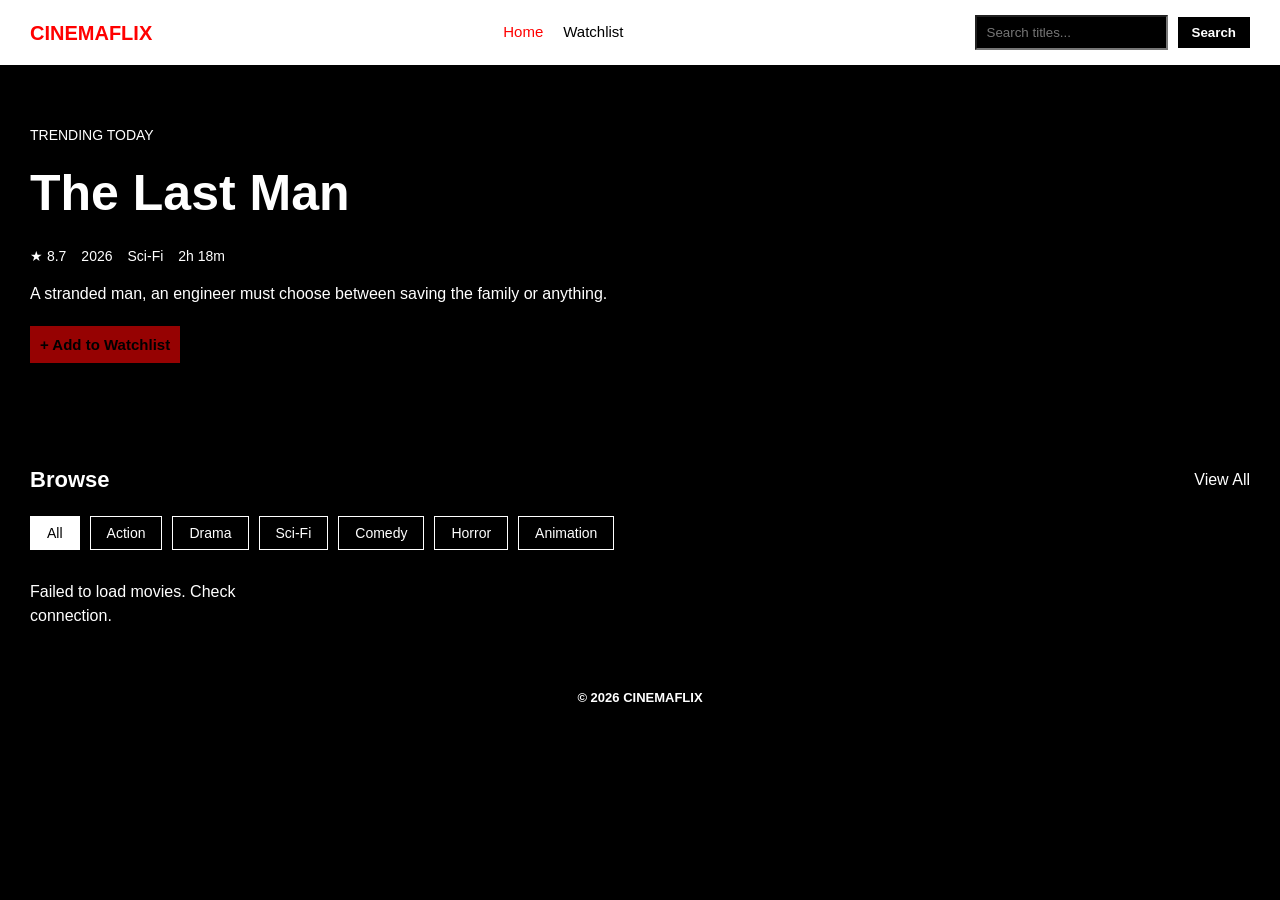
==== index.html @ a73e636d "Add files via upload" ====
<!doctype html>
<html lang="en">
  <head>
    <meta charset="UTF-8" />
    <meta name="viewport" content="width=device-width, initial-scale=1.0" />
    <title>Cinemaflix - Movie Discovery</title>
    <link rel="preconnect" href="https://fonts.googleapis.com">
    <link rel="preconnect" href="https://fonts.gstatic.com" crossorigin>
    <link href="https://fonts.googleapis.com/css2?family=Inter:wght@300;400;500;600;700;800&display=swap" rel="stylesheet">
    <link rel="stylesheet" href="style.css" />
  </head>
  <body>
    <!--  HEADER -->
    <header>
      <div class="brand">CINEMAFLIX</div>

      <!-- Main navigation links -->
      <nav class="nav-links">
        <a href="#" class="active">Home</a>
        <a href="#watchlist">Watchlist</a>
      </nav>

      <!-- Search box-->
      <div class="nav-right">
        <form class="search-box" role="search">
          <input type="search" placeholder="Search titles..." />
        </form>
        <button class="watchlist-icon search-btn">Search</button>
      </div>
    </header>

    <!-- trending movie -->
    <section class="hero">
      <div class="hero-content">
        <div class="hero-sub">Trending Today</div>
        <h1 class="hero-title">The Last Man</h1>

        <!-- Rating, year, genre, duration-->
        <div class="hero-meta">
          <span class="rating">★ 8.7</span>
          <span>2026</span>
          <span>Sci-Fi</span>
          <span>2h 18m</span>
        </div>

        <p class="hero-description">
          A stranded man, an engineer must choose between saving the family or
          anything.
        </p>

        <div class="hero-actions">
          <button class="btn btn-primary">+ Add to Watchlist</button>
        </div>
      </div>
    </section>

    <!-- BROWSE SECTION -->
    <section class="section">
      <div class="section-head">
        <div class="section-title">Browse</div>
        <a href="#" class="section-link">View All</a>
      </div>

      <!-- Genre filter buttons -->
      <div class="genre-filters">
        <button class="filter active" data-genre="all">All</button>
        <button class="filter" data-genre="action">Action</button>
        <button class="filter" data-genre="drama">Drama</button>
        <button class="filter" data-genre="scifi">Sci-Fi</button>
        <button class="filter" data-genre="comedy">Comedy</button>
        <button class="filter" data-genre="horror">Horror</button>
        <button class="filter" data-genre="animation">Animation</button>
      </div>

      <!-- Grid holding movie cards -->
      <div class="movie-grid" id="browse-grid">
        <article class="movie-card" data-genre="thriller">
          <div class="poster p1">
            <span class="poster-rating">★ 7.9</span>
            <button
              class="add-btn"
              aria-label="Add Nightfall City to watchlist"
            >
              +
            </button>
          </div>
          <div class="card-body">
            <h3 class="card-title">Nightfall City</h3>
            <p class="card-sub">2025 · Thriller</p>
          </div>
        </article>

        <article class="movie-card" data-genre="drama">
          <div class="poster p2">
            <span class="poster-rating">★ 8.2</span>
            <button class="add-btn" aria-label="Add Blue Horizon to watchlist">
              +
            </button>
          </div>
          <div class="card-body">
            <h3 class="card-title">Blue Horizon</h3>
            <p class="card-sub">2024 · Drama</p>
          </div>
        </article>

        <article class="movie-card" data-genre="mystery">
          <div class="poster p3">
            <span class="poster-rating">★ 6.8</span>
            <button class="add-btn" aria-label="Add Velvet Static to watchlist">
              +
            </button>
          </div>
          <div class="card-body">
            <h3 class="card-title">Velvet Static</h3>
            <p class="card-sub">2026 · Mystery</p>
          </div>
        </article>

        <article class="movie-card" data-genre="drama">
          <div class="poster p4">
            <span class="poster-rating">★ 9.1</span>
            <button
              class="add-btn"
              aria-label="Add The Long Harvest to watchlist"
            >
              +
            </button>
          </div>
          <div class="card-body">
            <h3 class="card-title">The Long Harvest</h3>
            <p class="card-sub">2023 · Drama</p>
          </div>
        </article>

        <article class="movie-card" data-genre="animation">
          <div class="poster p5">
            <span class="poster-rating">★ 7.4</span>
            <button class="add-btn" aria-label="Add Green Static to watchlist">
              +
            </button>
          </div>
          <div class="card-body">
            <h3 class="card-title">Green Static</h3>
            <p class="card-sub">2025 · Animation</p>
          </div>
        </article>

        <article class="movie-card" data-genre="action">
          <div class="poster p6">
            <span class="poster-rating">★ 8.5</span>
            <button class="add-btn" aria-label="Add Ashwood to watchlist">
              +
            </button>
          </div>
          <div class="card-body">
            <h3 class="card-title">Ashwood</h3>
            <p class="card-sub">2024 · Action</p>
          </div>
        </article>

        <article class="movie-card" data-genre="comedy">
          <div class="poster p7">
            <span class="poster-rating">★ 7.0</span>
            <button class="add-btn" aria-label="Add Paper Moons to watchlist">
              +
            </button>
          </div>
          <div class="card-body">
            <h3 class="card-title">Paper Moons</h3>
            <p class="card-sub">2026 · Comedy</p>
          </div>
        </article>

        <article class="movie-card" data-genre="scifi">
          <div class="poster p8">
            <span class="poster-rating">★ 8.9</span>
            <button class="add-btn" aria-label="Add Deep Current to watchlist">
              +
            </button>
          </div>
          <div class="card-body">
            <h3 class="card-title">Deep Current</h3>
            <p class="card-sub">2025 · Sci-Fi</p>
          </div>
        </article>
      </div>

      <!-- Load More Pagination Button -->
      <div class="load-more-container" id="load-more-container">
        <button id="load-more-btn" class="btn btn-load-more">Load More Movies</button>
      </div>
    </section>

    <!-- MOVIE DETAILS MODAL -->
    <div id="movie-modal" class="modal-overlay" style="display: none;">
      <div class="modal-content movie-details-content">
        <button class="modal-close-btn" id="modal-close-btn" aria-label="Close modal">&times;</button>
        <div id="modal-body-content">
          <!-- Dynamic details content injected by JS -->
        </div>
      </div>
    </div>

    <!--FOOTER -->
    <footer>
      <div class="brand">&copy; 2026 CINEMAFLIX</div>
    </footer>

    <!-- JavaScript-->
    <script src="script.js"></script>
  </body>
</html>
---- style.css ----
* {
  margin: 0;
  padding: 0;
  box-sizing: border-box;
}
body {
  background-color: black;
  color: white;
  font-family: Arial, Helvetica, sans-serif;
  line-height: 1.5;
}

/*header*/
header {
  display: flex;
  justify-content: space-between;
  align-items: center;
  background-color: white;
  color: black;
  padding: 15px 30px;
}
a {
  text-decoration: none;
  color: black;
}
button {
  cursor: pointer;
  border: none;
  border-radius: 0;
}
/*logo*/
.brand {
  color: red;
  font-size: 20px;
  font-weight: bold;
}

/*navigation links*/
.nav-links {
  display: flex;
  gap: 20px;
}
.nav-links a {
  color: black;
  font-size: 15px;
}
.nav-links a.active,
.nav-links a:hover {
  color: red;
  font-weight: 500;
}
.nav-right {
  display: flex;
  align-items: center;
  gap: 10px;
}
.search-box input {
  background-color: black;
  color: white;
  padding: 8px 10px;
}
.watchlist-icon {
  background-color: black;
  padding: 8px 14px;
  color: white;
  font-weight: bold;
}
/*hero section*/
.hero {
  background-color: black;
  padding: 60px 30px;
}
.hero-sub {
  font-size: 14px;
  text-transform: uppercase;
  margin-bottom: 10px;
}
.hero-title {
  font-size: 50px;
  margin-bottom: 15px;
}

.hero-meta {
  display: flex;
  gap: 15px;
  margin-bottom: 15px;
  font-size: 14px;
}

.hero-description {
  max-width: 600px;
  margin-bottom: 20px;
}
.btn {
  padding: 10px 10px;
  font-size: 15px;
  font-weight: bold;
}
.btn-primary {
  background-color: rgb(150, 2, 2);
  color: black;
}

/*browse section*/
.section {
  padding: 40px 30px;
}
.section-head {
  display: flex;
  justify-content: space-between;
  align-items: center;
  margin-bottom: 20px;
}
.section-title {
  font-size: 22px;
  font-weight: bold;
}
.section-link {
  color: white;
}
/*Genre filter buttons*/
.genre-filters {
  display: flex;
  flex-wrap: wrap;
  gap: 10px;
  margin-bottom: 30px;
}
.filter {
  background-color: black;
  color: white;
  border: 1px solid white;
  padding: 8px 16px;
  font-size: 14px;
}

.filter.active,
.filter:hover {
  background-color: white;
  color: black;
}

/*movie cards*/
.movie-grid {
  display: grid;
  grid-template-columns: repeat(4, 1fr);
  gap: 20px;
}
.movie-card {
  background-color: black;
  border: 1px solid white;
}
.poster {
  position: relative;
  height: 200px;
}

.poster-rating {
  position: absolute;
  top: 10px;
  left: 10px;
  background-color: black;
  color: white;
  padding: 3px 8px;
  font-size: 13px;
  font-weight: bold;
}
.add-btn {
  position: absolute;
  bottom: 10px;
  right: 10px;
  background-color: white;
  color: red;
  width: 50px;
  height: 30px;
  font-size: 18px;
  font-weight: bold;
}
.card-body {
  padding: 14px;
}
.card-title {
  font-size: 16px;
  margin-bottom: 5px;
}
.card-sub {
  font-size: 13px;
  color: yellow;
}
/*fotter*/
footer {
  background-color: black;
  padding: 20px 30px;
  text-align: center;
}
footer .brand {
  color: white;
  font-size: 13px;
}

/*responsiveness*/
header {
  /* Tablets */

  @media (max-width: 900px) {
    .movie-grid {
      grid-template-columns: repeat(2, 1fr);
    }

    flex-direction: column;
    gap: 15px;
  }

  .nav-links {
    flex-wrap: wrap;
    justify-content: center;
  }
}

/* Phones */
@media (max-width: 500px) {
  .movie-grid {
    grid-template-columns: 1fr;
  }

  .hero-title {
    font-size: 28px;
  }

  .hero-meta {
    flex-wrap: wrap;
  }

  .section-head {
    flex-direction: column;
    align-items: flex-start;
    gap: 10px;
  }
}
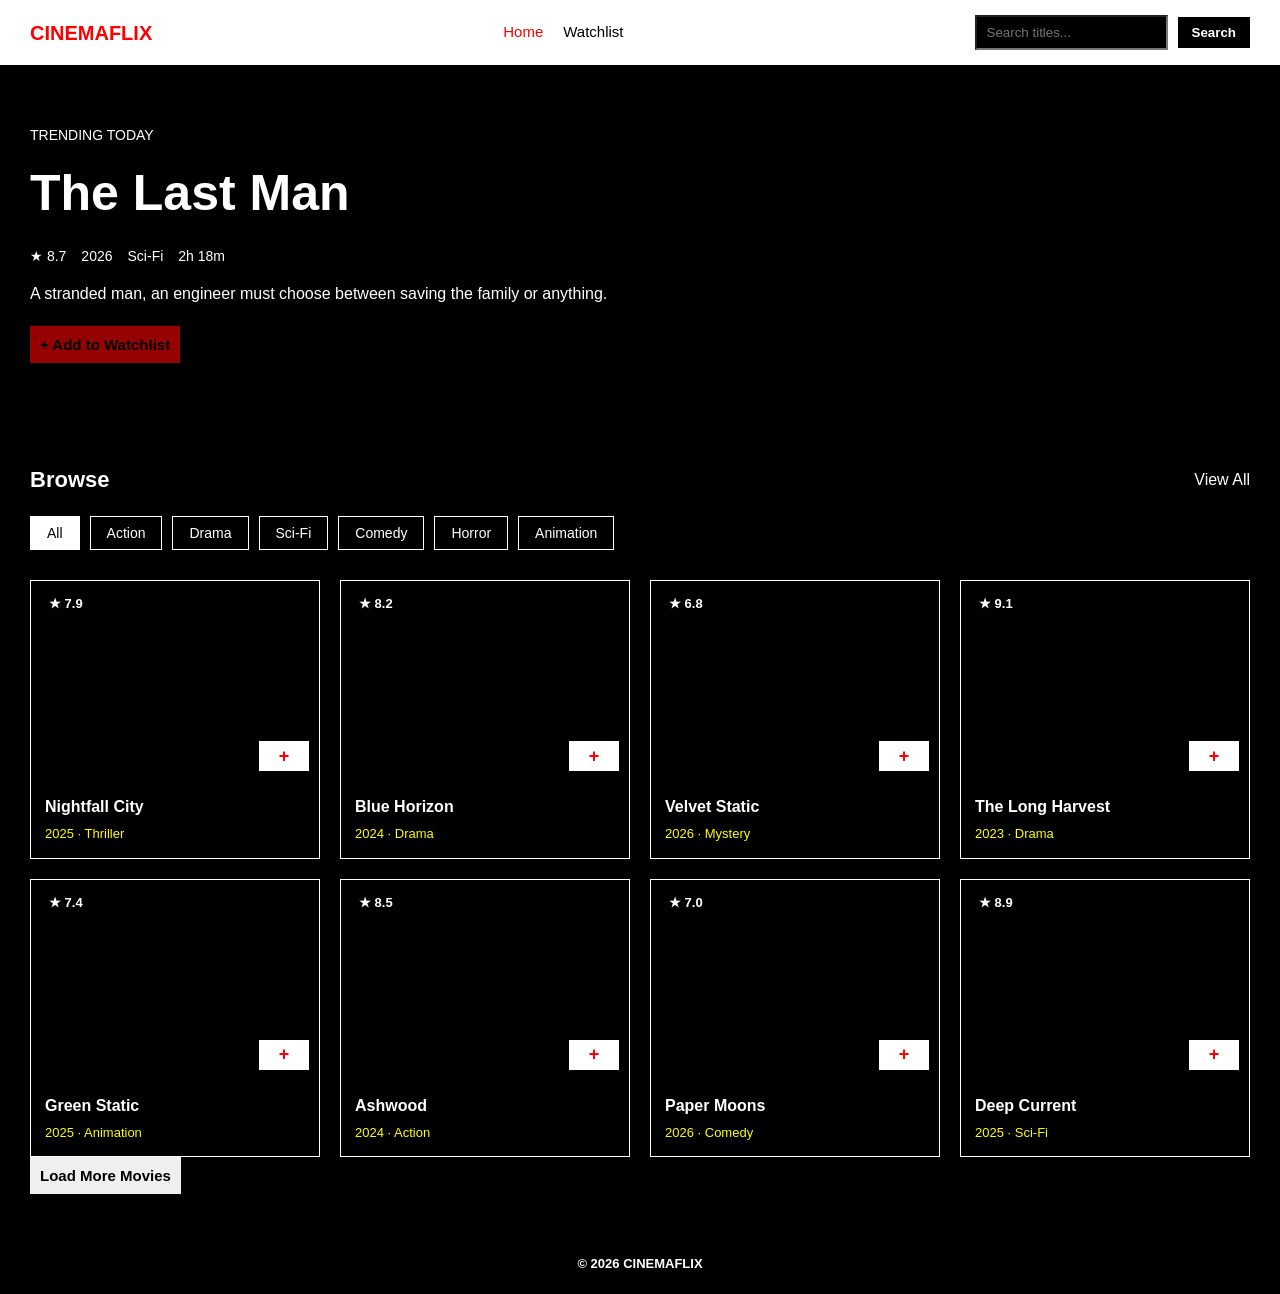
==== commit e2285143: "Add initial index.html for Cinemaflix website" ====
--- a/index.html
+++ b/index.html
@@ -207,6 +207,6 @@
     </footer>
 
     <!-- JavaScript-->
-    <script src="script.js"></script>
+    <script src="js/script.js"></script>
   </body>
 </html>
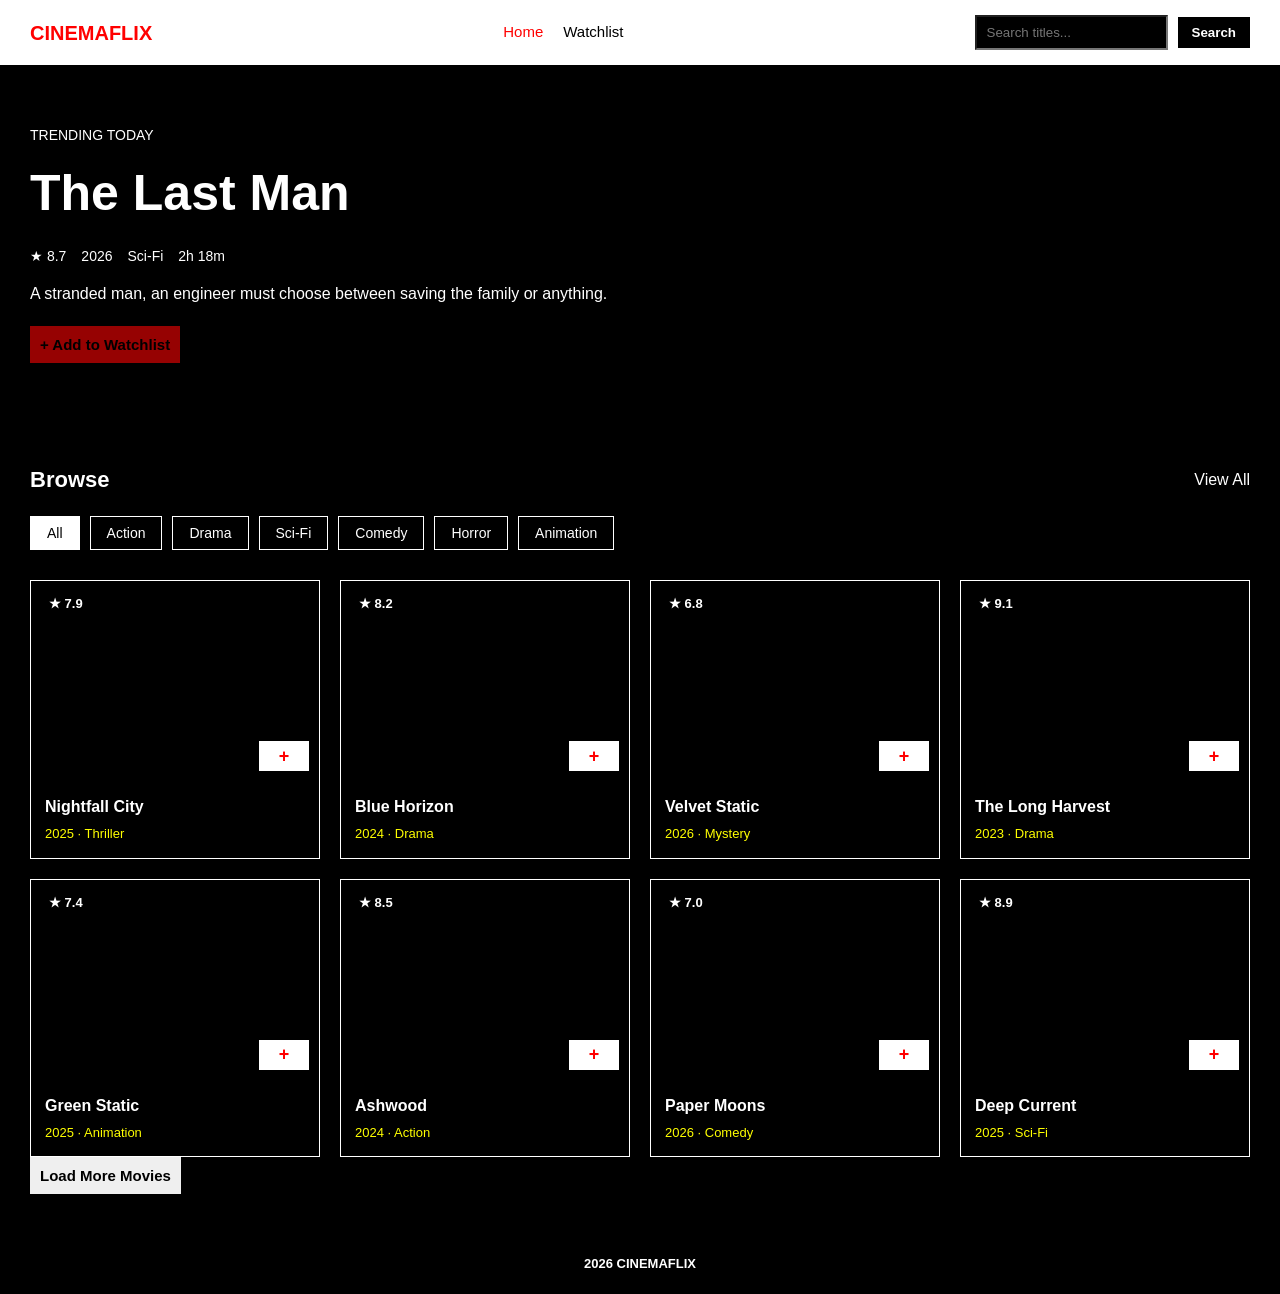
==== commit 6b086936: "Remove copyright symbol from footer" ====
--- a/index.html
+++ b/index.html
@@ -203,7 +203,7 @@
 
     <!--FOOTER -->
     <footer>
-      <div class="brand">&copy; 2026 CINEMAFLIX</div>
+      <div class="brand">2026 CINEMAFLIX</div>
     </footer>
 
     <!-- JavaScript-->
